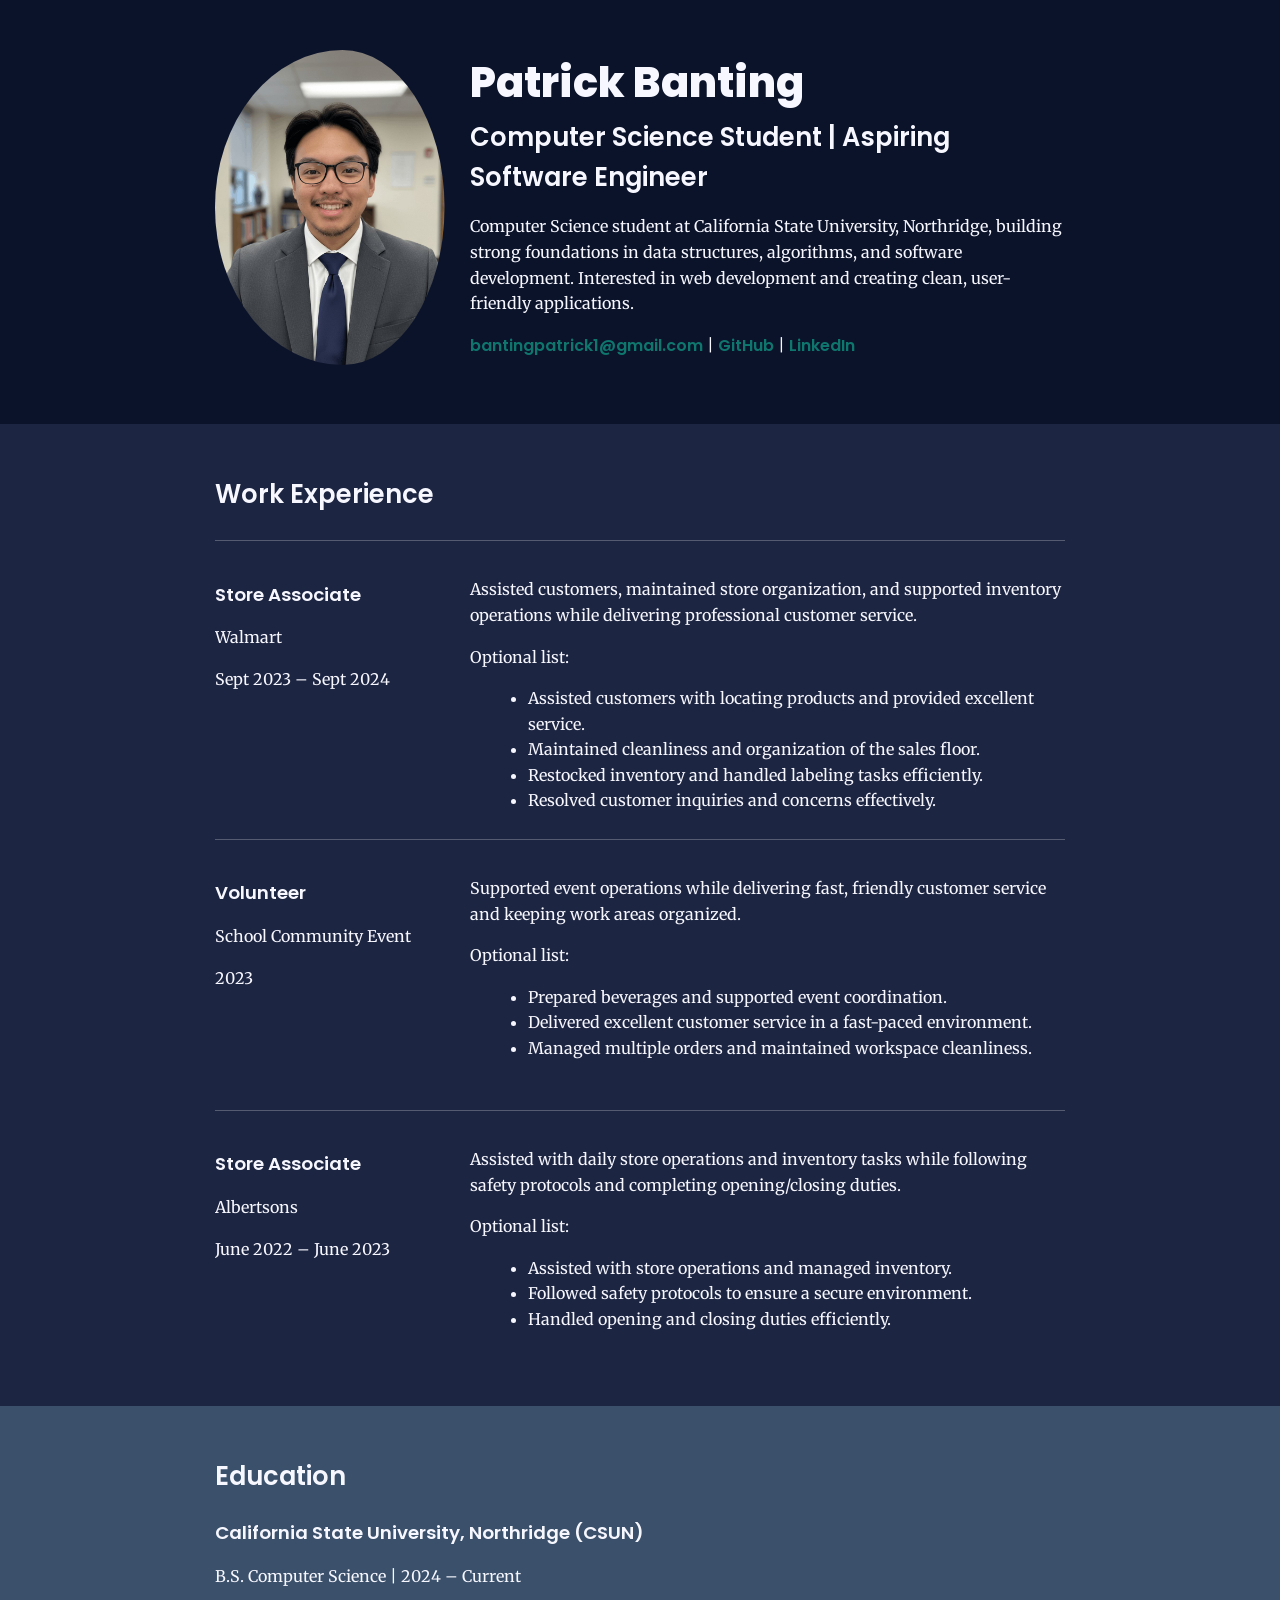
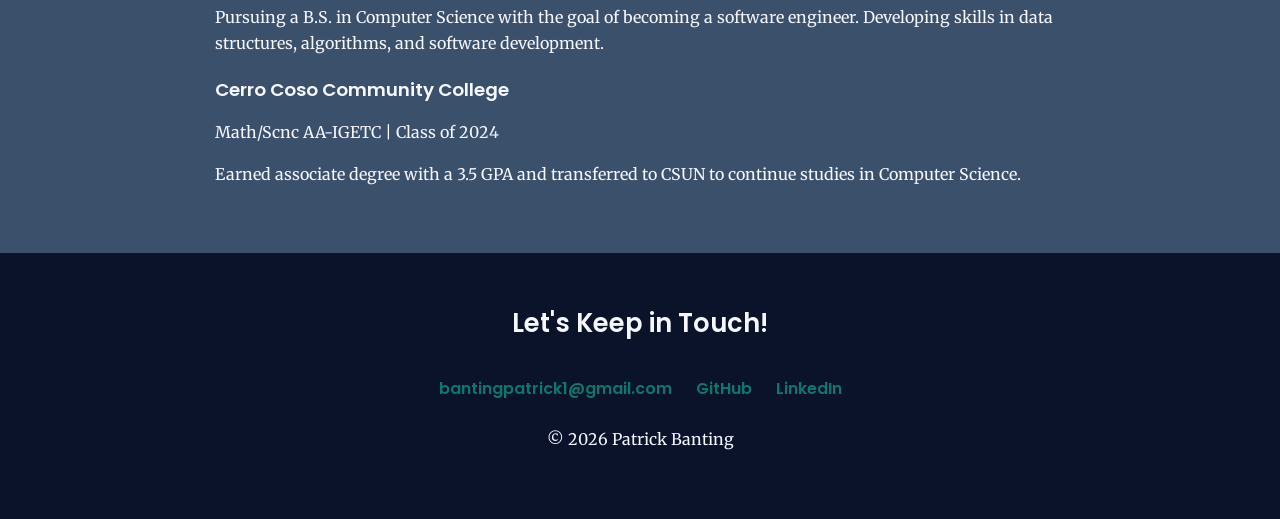
==== index.html @ 6d5837d1 "update" ====
<!DOCTYPE html>
<html lang="en">
<head>
  <meta charset="UTF-8" />
  <meta name="viewport" content="width=device-width, initial-scale=1.0" />
  <title>Patrick Banting | Resume</title>

  <!-- Google Fonts -->
  <link rel="preconnect" href="https://fonts.googleapis.com" />
  <link rel="preconnect" href="https://fonts.gstatic.com" crossorigin />
  <link
    href="https://fonts.googleapis.com/css2?family=Poppins:wght@400;600;800&family=Merriweather:wght@300;400;700&display=swap"
    rel="stylesheet"
  />

  <!-- External stylesheet -->
  <link rel="stylesheet" href="css/styles.css" />
</head>

<body>
  <!-- // Intro -->
  <header>
    <!-- content wrapper (HW7 #1) -->
    <div class="content-wrap">
      <!-- columns (HW7 #6) -->
      <img class="profile-img column-narrow" src="./images/patrick.jpg" alt="Patrick Banting" />

      <div class="column-wide">
        <h1>Patrick Banting</h1>
        <h2>Computer Science Student | Aspiring Software Engineer</h2>
        <p>
          Computer Science student at California State University, Northridge, building strong
          foundations in data structures, algorithms, and software development. Interested in web
          development and creating clean, user-friendly applications.
        </p>

        <p class="links">
          <a href="mailto:bantingpatrick1@gmail.com">bantingpatrick1@gmail.com</a> |
          <a href="https://github.com/patrickbaboop" target="_blank" rel="noopener">GitHub</a> |
          <a href="https://www.linkedin.com/in/patrick-j-banting-b40a631b5/" target="_blank" rel="noopener">LinkedIn</a>
        </p>
      </div>
    </div>
  </header>

  <main>
    <!-- // Work Experience -->
    <section class="work">
      <div class="content-wrap">
        <h2>Work Experience</h2>

        <!-- Job 1 -->
        <div class="job-item">
          <div class="column-narrow">
            <h3>Store Associate</h3>
            <p>Walmart</p>
            <p>Sept 2023 – Sept 2024</p>
          </div>

          <div class="column-wide">
            <p>
              Assisted customers, maintained store organization, and supported inventory operations
              while delivering professional customer service.
            </p>

            <p>Optional list:</p>
            <ul>
              <li>Assisted customers with locating products and provided excellent service.</li>
              <li>Maintained cleanliness and organization of the sales floor.</li>
              <li>Restocked inventory and handled labeling tasks efficiently.</li>
              <li>Resolved customer inquiries and concerns effectively.</li>
            </ul>
          </div>
        </div>

        <!-- Job 2 -->
        <div class="job-item">
          <div class="column-narrow">
            <h3>Volunteer</h3>
            <p>School Community Event</p>
            <p>2023</p>
          </div>

          <div class="column-wide">
            <p>
              Supported event operations while delivering fast, friendly customer service and
              keeping work areas organized.
            </p>

            <p>Optional list:</p>
            <ul>
              <li>Prepared beverages and supported event coordination.</li>
              <li>Delivered excellent customer service in a fast-paced environment.</li>
              <li>Managed multiple orders and maintained workspace cleanliness.</li>
            </ul>
          </div>
        </div>

        <!-- Job 3 -->
        <div class="job-item">
          <div class="column-narrow">
            <h3>Store Associate</h3>
            <p>Albertsons</p>
            <p>June 2022 – June 2023</p>
          </div>

          <div class="column-wide">
            <p>
              Assisted with daily store operations and inventory tasks while following safety
              protocols and completing opening/closing duties.
            </p>

            <p>Optional list:</p>
            <ul>
              <li>Assisted with store operations and managed inventory.</li>
              <li>Followed safety protocols to ensure a secure environment.</li>
              <li>Handled opening and closing duties efficiently.</li>
            </ul>
          </div>
        </div>

      </div>
    </section>

    <!-- // Education -->
    <section class="education">
      <div class="content-wrap">
        <h2>Education</h2>

        <h3>California State University, Northridge (CSUN)</h3>
        <p>B.S. Computer Science | 2024 – Current</p>
        <p>
          Pursuing a B.S. in Computer Science with the goal of becoming a software engineer.
          Developing skills in data structures, algorithms, and software development.
        </p>

        <h3>Cerro Coso Community College</h3>
        <p>Math/Scnc AA-IGETC | Class of 2024</p>
        <p>
          Earned associate degree with a 3.5 GPA and transferred to CSUN to continue studies in
          Computer Science.
        </p>
      </div>
    </section>
  </main>

  <!-- // Footer & contact info -->
  <footer>
    <div class="content-wrap">
      <h2>Let's Keep in Touch!</h2>

      <!-- HW7 #3f: contact-info wrapper around links -->
      <div class="contact-info">
        <a href="mailto:bantingpatrick1@gmail.com">bantingpatrick1@gmail.com</a>
        <a href="https://github.com/patrickbaboop" target="_blank" rel="noopener">GitHub</a>
        <a href="https://www.linkedin.com/in/patrick-j-banting-b40a631b5/" target="_blank" rel="noopener">LinkedIn</a>
      </div>

      <p>© 2026 Patrick Banting</p>
    </div>
  </footer>
</body>
</html>
---- css/styles.css ----
/* =========================
   Box Model Fix (HW7 #5)
   ========================= */
   html {
    box-sizing: border-box;
  }
  *, *:before, *:after {
    box-sizing: inherit;
  }
  
  /* =========================
     Global styles
     ========================= */
  body {
    margin: 0; /* HW7 #3d */
    font-family: "Merriweather", serif;
    line-height: 1.6;
    color: #111827;
  }
  
  /* Content wrapper (HW7 #1b, #2d, #3a, #4f) */
  .content-wrap {
    max-width: 950px;   /* HW7 #2d */
    margin: 0 auto;     /* HW7 #1b */
    padding: 50px;      /* HW7 #3a */
    overflow: hidden;   /* HW7 #4f (contains floats) */
  }
  
  /* Headings */
  h1, h2, h3 {
    font-family: "Poppins", sans-serif;
  }
  
  h2 {
    margin-top: 0; /* HW7 #3c */
  }
  
  header h1,
  header h2 {
    margin: 0; /* HW7 #4d */
  }
  
  h1 {
    font-size: 2.6rem;
    font-weight: 800;
  }
  
  h2 {
    font-size: 1.6rem;
    font-weight: 600;
  }
  
  h3 {
    font-size: 1.15rem;
    font-weight: 600;
    margin-bottom: 6px;
  }
  
  /* Links */
  a {
    color: #0f766e;
    text-decoration: none;
    font-family: "Poppins", sans-serif;
    font-weight: 600;
  }
  a:hover {
    text-decoration: underline;
  }
  
  /* =========================
     Section colors (keep from HW6 style)
     ========================= */
  header {
    background: #0B132B;
    color: #F7F7FF;
  }
  
  .work {
    background: #1C2541;
    color: #F7F7FF;
  }
  
  .education {
    background: #3A506B;
    color: #F7F7FF;
  }
  
  footer {
    background: #0B132B;
    color: #F7F7FF;
    text-align: center; /* HW7 #3e */
  }
  
  /* Footer link spacing (HW7 #3g) */
  .contact-info a {
    padding: 10px;            /* HW7 #3g */
    display: inline-block;    /* HW7 #3g */
  }
  
  /* =========================
     Header image styles (HW7 #4 + #6)
     ========================= */
  .profile-img {
    width: 300px;       /* HW7 #4b */
    border-radius: 50%; /* HW7 #4c */
    /* HW7 #6f: removed float/margin because column styles handle layout */
  }
  
  /* =========================
     Columns (HW7 #6d, #6e)
     ========================= */
  .column-narrow {
    width: 30%;
    float: left;
    padding-right: 3%;
    min-height: 175px;
  }
  
  .column-wide {
    width: 70%;
    float: left;
    min-height: 225px;
  }
  
  /* Work job blocks spacing */
  .job-item {
    margin-top: 25px;
    padding-top: 20px;
    border-top: 1px solid rgba(255, 255, 255, 0.25);
    overflow: hidden; /* helps contain floats inside each job item */
  }
  
  .work ul {
    margin: 8px 0 0 18px;
  }
  
  /* Small spacing helper */
  .links {
    margin-top: 12px;
  }
  
  /* Mobile: stack columns */
  @media (max-width: 820px) {
    .column-narrow,
    .column-wide {
      width: 100%;
      float: none;
      min-height: 0;
      padding-right: 0;
    }
  
    .profile-img {
      width: 220px;
      display: block;
      margin: 0 auto 18px auto;
    }
  
    footer {
      text-align: center;
    }
  }
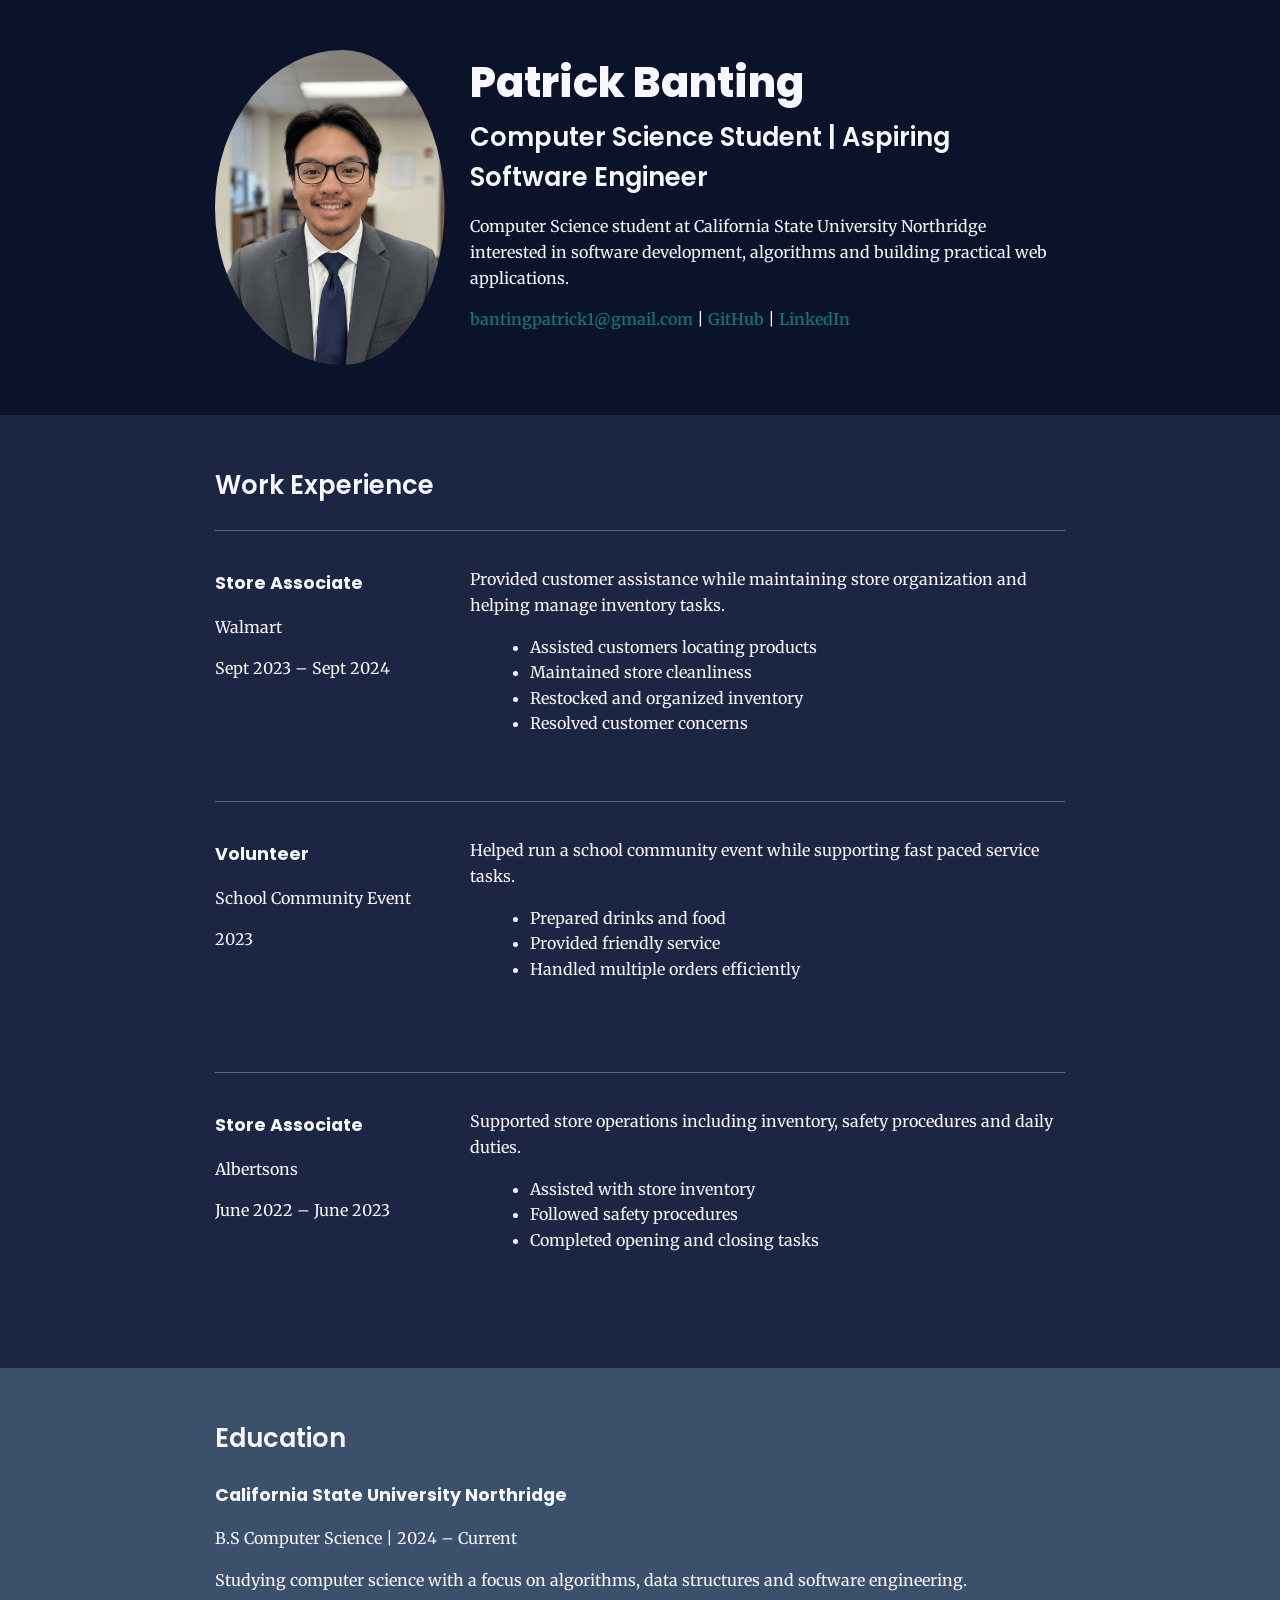
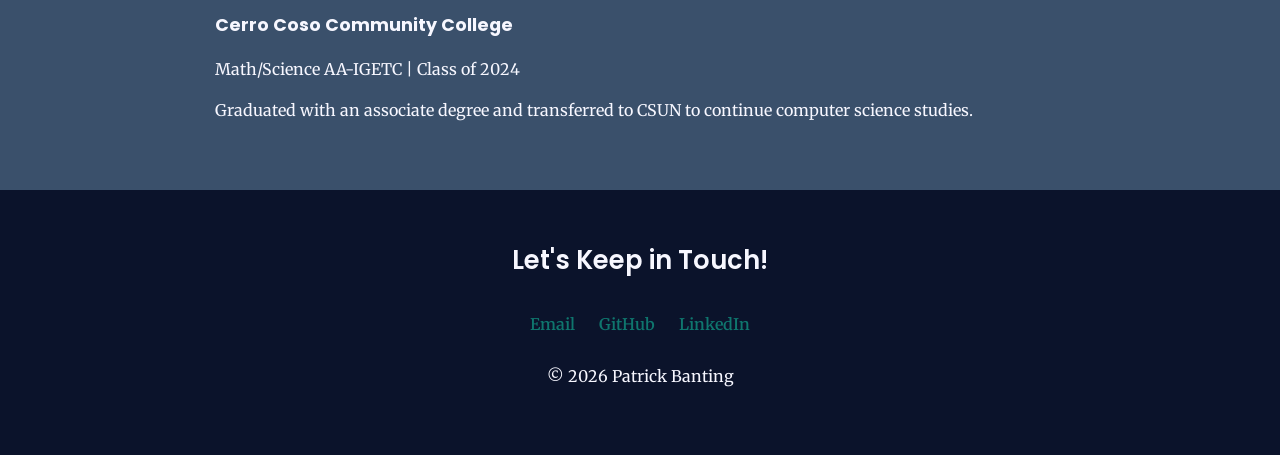
==== commit 08a94f31: "css and index update" ====
--- a/index.html
+++ b/index.html
@@ -1,163 +1,179 @@
 <!DOCTYPE html>
 <html lang="en">
 <head>
-  <meta charset="UTF-8" />
-  <meta name="viewport" content="width=device-width, initial-scale=1.0" />
-  <title>Patrick Banting | Resume</title>
+<meta charset="UTF-8">
+<meta name="viewport" content="width=device-width, initial-scale=1.0">
+<title>Patrick Banting | Resume</title>
 
-  <!-- Google Fonts -->
-  <link rel="preconnect" href="https://fonts.googleapis.com" />
-  <link rel="preconnect" href="https://fonts.gstatic.com" crossorigin />
-  <link
-    href="https://fonts.googleapis.com/css2?family=Poppins:wght@400;600;800&family=Merriweather:wght@300;400;700&display=swap"
-    rel="stylesheet"
-  />
+<link rel="preconnect" href="https://fonts.googleapis.com">
+<link rel="preconnect" href="https://fonts.gstatic.com" crossorigin>
 
-  <!-- External stylesheet -->
-  <link rel="stylesheet" href="css/styles.css" />
+<link href="https://fonts.googleapis.com/css2?family=Poppins:wght@400;600;800&family=Merriweather:wght@300;400;700&display=swap" rel="stylesheet">
+
+<link rel="stylesheet" href="css/styles.css">
+
 </head>
 
 <body>
-  <!-- // Intro -->
-  <header>
-    <!-- content wrapper (HW7 #1) -->
-    <div class="content-wrap">
-      <!-- columns (HW7 #6) -->
-      <img class="profile-img column-narrow" src="./images/patrick.jpg" alt="Patrick Banting" />
 
-      <div class="column-wide">
-        <h1>Patrick Banting</h1>
-        <h2>Computer Science Student | Aspiring Software Engineer</h2>
-        <p>
-          Computer Science student at California State University, Northridge, building strong
-          foundations in data structures, algorithms, and software development. Interested in web
-          development and creating clean, user-friendly applications.
-        </p>
+<header>
 
-        <p class="links">
-          <a href="mailto:bantingpatrick1@gmail.com">bantingpatrick1@gmail.com</a> |
-          <a href="https://github.com/patrickbaboop" target="_blank" rel="noopener">GitHub</a> |
-          <a href="https://www.linkedin.com/in/patrick-j-banting-b40a631b5/" target="_blank" rel="noopener">LinkedIn</a>
-        </p>
-      </div>
-    </div>
-  </header>
+<div class="content-wrap">
 
-  <main>
-    <!-- // Work Experience -->
-    <section class="work">
-      <div class="content-wrap">
-        <h2>Work Experience</h2>
+<img class="profile-img column-narrow" src="./images/patrick.jpg" alt="Patrick Banting">
 
-        <!-- Job 1 -->
-        <div class="job-item">
-          <div class="column-narrow">
-            <h3>Store Associate</h3>
-            <p>Walmart</p>
-            <p>Sept 2023 – Sept 2024</p>
-          </div>
+<div class="column-wide">
 
-          <div class="column-wide">
-            <p>
-              Assisted customers, maintained store organization, and supported inventory operations
-              while delivering professional customer service.
-            </p>
+<h1>Patrick Banting</h1>
 
-            <p>Optional list:</p>
-            <ul>
-              <li>Assisted customers with locating products and provided excellent service.</li>
-              <li>Maintained cleanliness and organization of the sales floor.</li>
-              <li>Restocked inventory and handled labeling tasks efficiently.</li>
-              <li>Resolved customer inquiries and concerns effectively.</li>
-            </ul>
-          </div>
-        </div>
+<h2>Computer Science Student | Aspiring Software Engineer</h2>
 
-        <!-- Job 2 -->
-        <div class="job-item">
-          <div class="column-narrow">
-            <h3>Volunteer</h3>
-            <p>School Community Event</p>
-            <p>2023</p>
-          </div>
+<p>
+Computer Science student at California State University Northridge interested in software development, algorithms and building practical web applications.
+</p>
 
-          <div class="column-wide">
-            <p>
-              Supported event operations while delivering fast, friendly customer service and
-              keeping work areas organized.
-            </p>
+<p>
+<a href="mailto:bantingpatrick1@gmail.com">bantingpatrick1@gmail.com</a> |
+<a href="https://github.com/patrickbaboop">GitHub</a> |
+<a href="https://www.linkedin.com/in/patrick-j-banting-b40a631b5/">LinkedIn</a>
+</p>
 
-            <p>Optional list:</p>
-            <ul>
-              <li>Prepared beverages and supported event coordination.</li>
-              <li>Delivered excellent customer service in a fast-paced environment.</li>
-              <li>Managed multiple orders and maintained workspace cleanliness.</li>
-            </ul>
-          </div>
-        </div>
+</div>
 
-        <!-- Job 3 -->
-        <div class="job-item">
-          <div class="column-narrow">
-            <h3>Store Associate</h3>
-            <p>Albertsons</p>
-            <p>June 2022 – June 2023</p>
-          </div>
+</div>
 
-          <div class="column-wide">
-            <p>
-              Assisted with daily store operations and inventory tasks while following safety
-              protocols and completing opening/closing duties.
-            </p>
+</header>
 
-            <p>Optional list:</p>
-            <ul>
-              <li>Assisted with store operations and managed inventory.</li>
-              <li>Followed safety protocols to ensure a secure environment.</li>
-              <li>Handled opening and closing duties efficiently.</li>
-            </ul>
-          </div>
-        </div>
 
-      </div>
-    </section>
+<main>
 
-    <!-- // Education -->
-    <section class="education">
-      <div class="content-wrap">
-        <h2>Education</h2>
+<section class="work">
 
-        <h3>California State University, Northridge (CSUN)</h3>
-        <p>B.S. Computer Science | 2024 – Current</p>
-        <p>
-          Pursuing a B.S. in Computer Science with the goal of becoming a software engineer.
-          Developing skills in data structures, algorithms, and software development.
-        </p>
+<div class="content-wrap">
 
-        <h3>Cerro Coso Community College</h3>
-        <p>Math/Scnc AA-IGETC | Class of 2024</p>
-        <p>
-          Earned associate degree with a 3.5 GPA and transferred to CSUN to continue studies in
-          Computer Science.
-        </p>
-      </div>
-    </section>
-  </main>
+<h2>Work Experience</h2>
 
-  <!-- // Footer & contact info -->
-  <footer>
-    <div class="content-wrap">
-      <h2>Let's Keep in Touch!</h2>
+<div class="job-item">
 
-      <!-- HW7 #3f: contact-info wrapper around links -->
-      <div class="contact-info">
-        <a href="mailto:bantingpatrick1@gmail.com">bantingpatrick1@gmail.com</a>
-        <a href="https://github.com/patrickbaboop" target="_blank" rel="noopener">GitHub</a>
-        <a href="https://www.linkedin.com/in/patrick-j-banting-b40a631b5/" target="_blank" rel="noopener">LinkedIn</a>
-      </div>
+<div class="column-narrow">
+<h3>Store Associate</h3>
+<p>Walmart</p>
+<p>Sept 2023 – Sept 2024</p>
+</div>
 
-      <p>© 2026 Patrick Banting</p>
-    </div>
-  </footer>
+<div class="column-wide">
+<p>Provided customer assistance while maintaining store organization and helping manage inventory tasks.</p>
+
+<ul>
+<li>Assisted customers locating products</li>
+<li>Maintained store cleanliness</li>
+<li>Restocked and organized inventory</li>
+<li>Resolved customer concerns</li>
+</ul>
+</div>
+
+</div>
+
+
+<div class="job-item">
+
+<div class="column-narrow">
+<h3>Volunteer</h3>
+<p>School Community Event</p>
+<p>2023</p>
+</div>
+
+<div class="column-wide">
+<p>Helped run a school community event while supporting fast paced service tasks.</p>
+
+<ul>
+<li>Prepared drinks and food</li>
+<li>Provided friendly service</li>
+<li>Handled multiple orders efficiently</li>
+</ul>
+
+</div>
+
+</div>
+
+
+<div class="job-item">
+
+<div class="column-narrow">
+<h3>Store Associate</h3>
+<p>Albertsons</p>
+<p>June 2022 – June 2023</p>
+</div>
+
+<div class="column-wide">
+
+<p>Supported store operations including inventory, safety procedures and daily duties.</p>
+
+<ul>
+<li>Assisted with store inventory</li>
+<li>Followed safety procedures</li>
+<li>Completed opening and closing tasks</li>
+</ul>
+
+</div>
+
+</div>
+
+
+</div>
+
+</section>
+
+
+
+<section class="education">
+
+<div class="content-wrap">
+
+<h2>Education</h2>
+
+<h3>California State University Northridge</h3>
+<p>B.S Computer Science | 2024 – Current</p>
+
+<p>
+Studying computer science with a focus on algorithms, data structures and software engineering.
+</p>
+
+<h3>Cerro Coso Community College</h3>
+<p>Math/Science AA-IGETC | Class of 2024</p>
+
+<p>
+Graduated with an associate degree and transferred to CSUN to continue computer science studies.
+</p>
+
+</div>
+
+</section>
+
+</main>
+
+
+
+<footer>
+
+<div class="content-wrap">
+
+<h2>Let's Keep in Touch!</h2>
+
+<div class="contact-info">
+
+<a href="mailto:bantingpatrick1@gmail.com">Email</a>
+<a href="https://github.com/patrickbaboop">GitHub</a>
+<a href="https://www.linkedin.com/in/patrick-j-banting-b40a631b5/">LinkedIn</a>
+
+</div>
+
+<p>© 2026 Patrick Banting</p>
+
+</div>
+
+</footer>
+
+
 </body>
 </html>
--- a/css/styles.css
+++ b/css/styles.css
@@ -4,6 +4,7 @@
    html {
     box-sizing: border-box;
   }
+  
   *, *:before, *:after {
     box-sizing: inherit;
   }
@@ -11,19 +12,20 @@
   /* =========================
      Global styles
      ========================= */
+  
   body {
-    margin: 0; /* HW7 #3d */
+    margin: 0;
     font-family: "Merriweather", serif;
     line-height: 1.6;
     color: #111827;
   }
   
-  /* Content wrapper (HW7 #1b, #2d, #3a, #4f) */
+  /* Content Wrapper */
   .content-wrap {
-    max-width: 950px;   /* HW7 #2d */
-    margin: 0 auto;     /* HW7 #1b */
-    padding: 50px;      /* HW7 #3a */
-    overflow: hidden;   /* HW7 #4f (contains floats) */
+    max-width: 950px;
+    margin: 0 auto;
+    padding: 50px;
+    overflow: hidden;
   }
   
   /* Headings */
@@ -32,12 +34,12 @@
   }
   
   h2 {
-    margin-top: 0; /* HW7 #3c */
+    margin-top: 0;
   }
   
   header h1,
   header h2 {
-    margin: 0; /* HW7 #4d */
+    margin: 0;
   }
   
   h1 {
@@ -51,25 +53,24 @@
   }
   
   h3 {
-    font-size: 1.15rem;
-    font-weight: 600;
-    margin-bottom: 6px;
+    font-size: 1.1rem;
   }
   
   /* Links */
   a {
     color: #0f766e;
     text-decoration: none;
-    font-family: "Poppins", sans-serif;
     font-weight: 600;
   }
+  
   a:hover {
     text-decoration: underline;
   }
   
   /* =========================
-     Section colors (keep from HW6 style)
+     Section Colors
      ========================= */
+  
   header {
     background: #0B132B;
     color: #F7F7FF;
@@ -88,27 +89,29 @@
   footer {
     background: #0B132B;
     color: #F7F7FF;
-    text-align: center; /* HW7 #3e */
+    text-align: center;
   }
   
-  /* Footer link spacing (HW7 #3g) */
+  /* Footer links spacing */
+  
   .contact-info a {
-    padding: 10px;            /* HW7 #3g */
-    display: inline-block;    /* HW7 #3g */
+    padding: 10px;
+    display: inline-block;
   }
   
   /* =========================
-     Header image styles (HW7 #4 + #6)
+     Profile Image
      ========================= */
+  
   .profile-img {
-    width: 300px;       /* HW7 #4b */
-    border-radius: 50%; /* HW7 #4c */
-    /* HW7 #6f: removed float/margin because column styles handle layout */
+    width: 300px;
+    border-radius: 50%;
   }
   
   /* =========================
-     Columns (HW7 #6d, #6e)
+     Column Layout
      ========================= */
+  
   .column-narrow {
     width: 30%;
     float: left;
@@ -122,40 +125,36 @@
     min-height: 225px;
   }
   
-  /* Work job blocks spacing */
+  /* Job blocks */
+  
   .job-item {
     margin-top: 25px;
     padding-top: 20px;
-    border-top: 1px solid rgba(255, 255, 255, 0.25);
-    overflow: hidden; /* helps contain floats inside each job item */
+    border-top: 1px solid rgba(255,255,255,0.3);
+    overflow: hidden;
   }
   
   .work ul {
-    margin: 8px 0 0 18px;
+    margin-left: 20px;
   }
   
-  /* Small spacing helper */
-  .links {
-    margin-top: 12px;
-  }
+  /* =========================
+     Responsive
+     ========================= */
   
-  /* Mobile: stack columns */
   @media (max-width: 820px) {
+  
     .column-narrow,
     .column-wide {
       width: 100%;
       float: none;
-      min-height: 0;
       padding-right: 0;
     }
   
     .profile-img {
-      width: 220px;
+      width: 200px;
       display: block;
-      margin: 0 auto 18px auto;
+      margin: 0 auto 20px auto;
     }
   
-    footer {
-      text-align: center;
-    }
   }
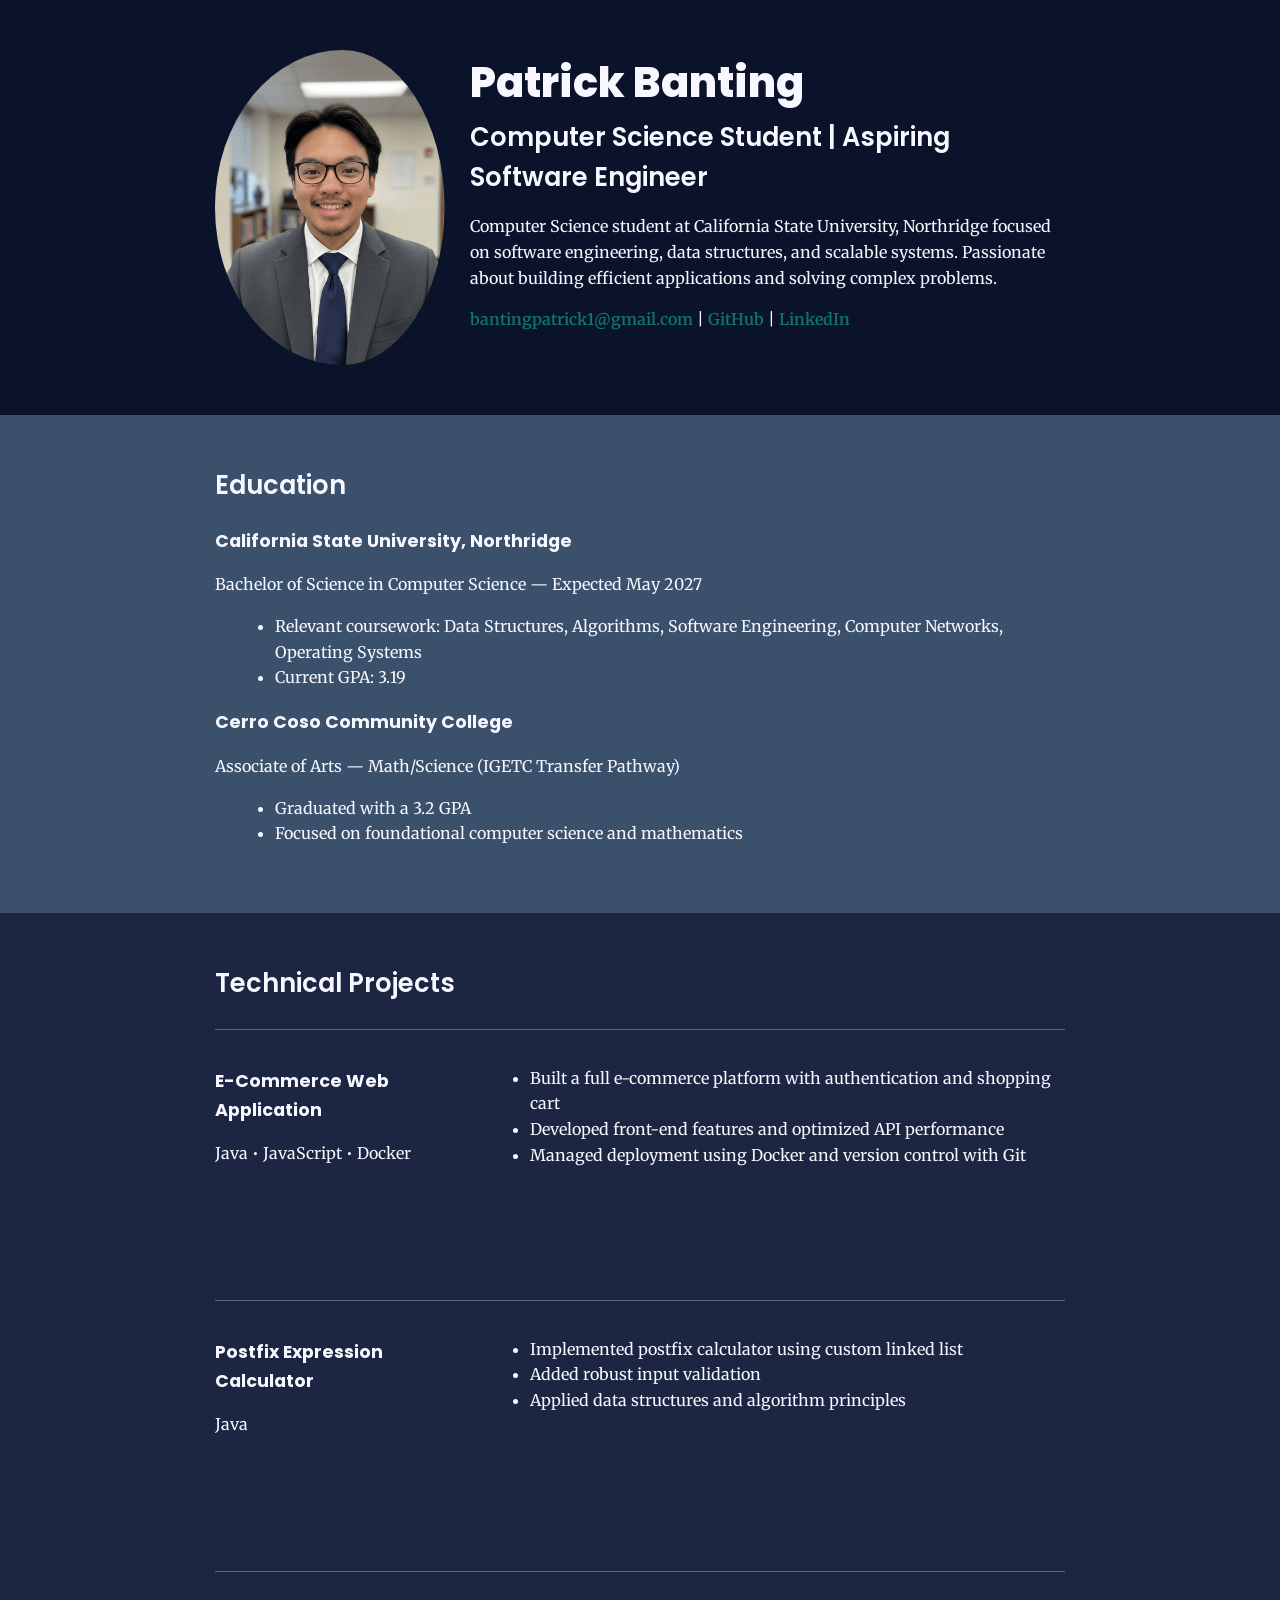
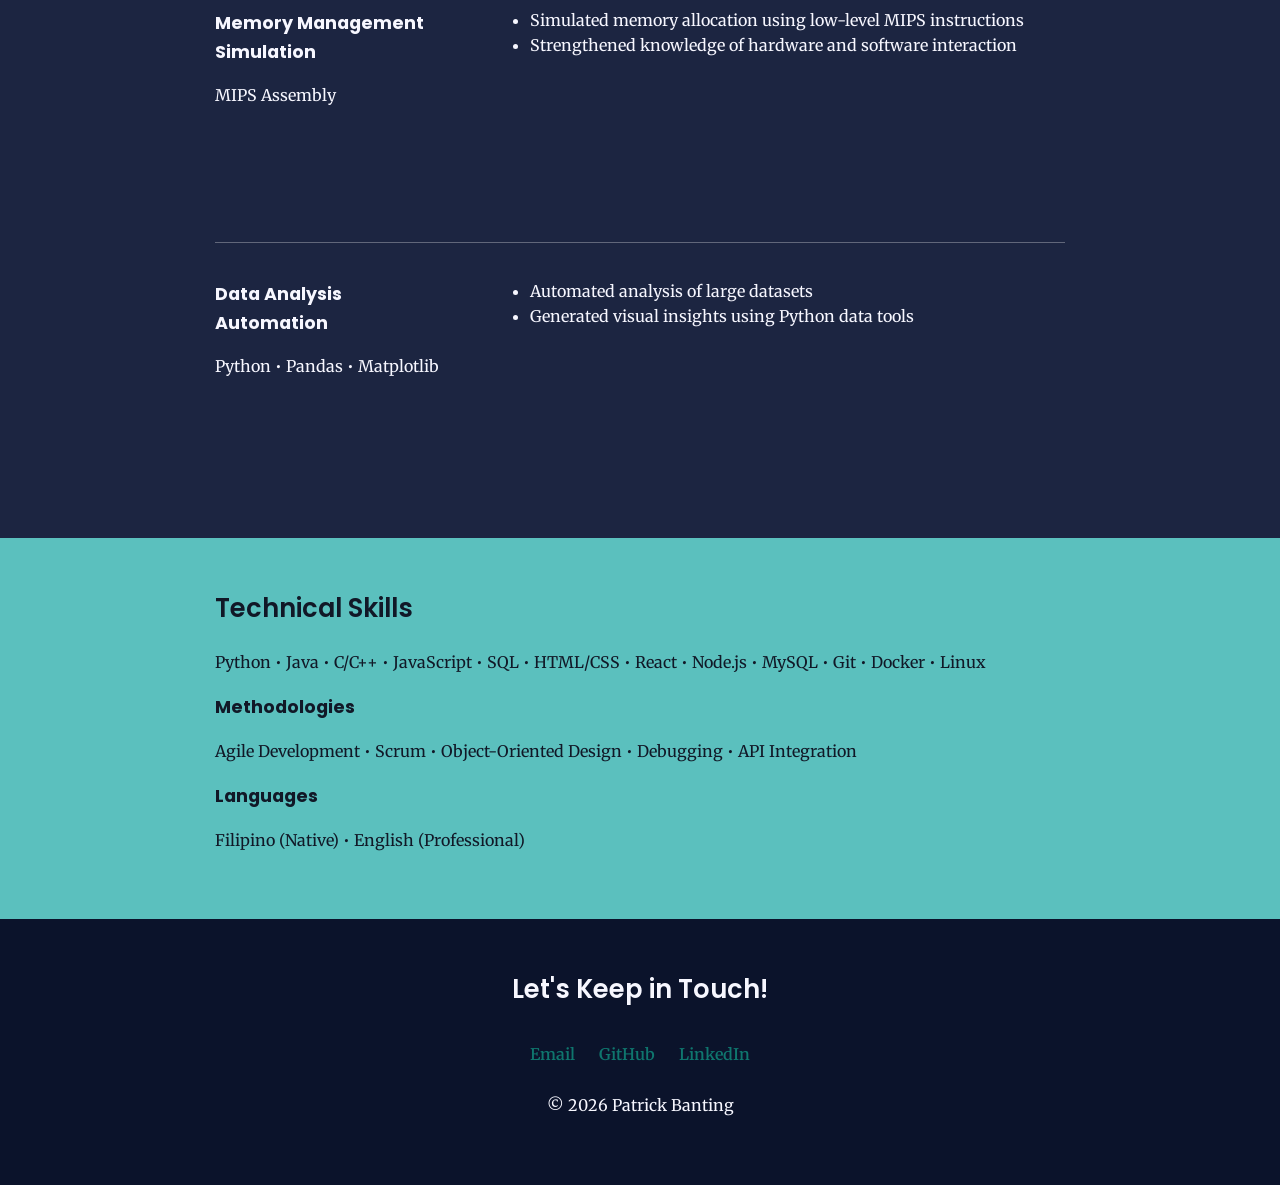
==== commit 8329ede1: "final update" ====
--- a/index.html
+++ b/index.html
@@ -11,7 +11,6 @@
 <link href="https://fonts.googleapis.com/css2?family=Poppins:wght@400;600;800&family=Merriweather:wght@300;400;700&display=swap" rel="stylesheet">
 
 <link rel="stylesheet" href="css/styles.css">
-
 </head>
 
 <body>
@@ -29,7 +28,9 @@
 <h2>Computer Science Student | Aspiring Software Engineer</h2>
 
 <p>
-Computer Science student at California State University Northridge interested in software development, algorithms and building practical web applications.
+Computer Science student at California State University, Northridge focused on
+software engineering, data structures, and scalable systems.
+Passionate about building efficient applications and solving complex problems.
 </p>
 
 <p>
@@ -47,72 +48,116 @@
 
 <main>
 
+
+<section class="education">
+
+<div class="content-wrap">
+
+<h2>Education</h2>
+
+<h3>California State University, Northridge</h3>
+<p>Bachelor of Science in Computer Science — Expected May 2027</p>
+
+<ul>
+<li>Relevant coursework: Data Structures, Algorithms, Software Engineering, Computer Networks, Operating Systems</li>
+<li>Current GPA: 3.19</li>
+</ul>
+
+<h3>Cerro Coso Community College</h3>
+<p>Associate of Arts — Math/Science (IGETC Transfer Pathway)</p>
+
+<ul>
+<li>Graduated with a 3.2 GPA</li>
+<li>Focused on foundational computer science and mathematics</li>
+</ul>
+
+</div>
+
+</section>
+
+
+
 <section class="work">
 
 <div class="content-wrap">
 
-<h2>Work Experience</h2>
-
-<div class="job-item">
-
-<div class="column-narrow">
-<h3>Store Associate</h3>
-<p>Walmart</p>
-<p>Sept 2023 – Sept 2024</p>
-</div>
-
-<div class="column-wide">
-<p>Provided customer assistance while maintaining store organization and helping manage inventory tasks.</p>
-
-<ul>
-<li>Assisted customers locating products</li>
-<li>Maintained store cleanliness</li>
-<li>Restocked and organized inventory</li>
-<li>Resolved customer concerns</li>
-</ul>
-</div>
-
-</div>
-
-
-<div class="job-item">
-
-<div class="column-narrow">
-<h3>Volunteer</h3>
-<p>School Community Event</p>
-<p>2023</p>
-</div>
-
-<div class="column-wide">
-<p>Helped run a school community event while supporting fast paced service tasks.</p>
-
-<ul>
-<li>Prepared drinks and food</li>
-<li>Provided friendly service</li>
-<li>Handled multiple orders efficiently</li>
-</ul>
-
-</div>
-
-</div>
-
-
-<div class="job-item">
-
-<div class="column-narrow">
-<h3>Store Associate</h3>
-<p>Albertsons</p>
-<p>June 2022 – June 2023</p>
-</div>
-
-<div class="column-wide">
-
-<p>Supported store operations including inventory, safety procedures and daily duties.</p>
-
-<ul>
-<li>Assisted with store inventory</li>
-<li>Followed safety procedures</li>
-<li>Completed opening and closing tasks</li>
+<h2>Technical Projects</h2>
+
+
+<div class="job-item">
+
+<div class="column-narrow">
+<h3>E-Commerce Web Application</h3>
+<p>Java • JavaScript • Docker</p>
+</div>
+
+<div class="column-wide">
+
+<ul>
+<li>Built a full e-commerce platform with authentication and shopping cart</li>
+<li>Developed front-end features and optimized API performance</li>
+<li>Managed deployment using Docker and version control with Git</li>
+</ul>
+
+</div>
+
+</div>
+
+
+
+<div class="job-item">
+
+<div class="column-narrow">
+<h3>Postfix Expression Calculator</h3>
+<p>Java</p>
+</div>
+
+<div class="column-wide">
+
+<ul>
+<li>Implemented postfix calculator using custom linked list</li>
+<li>Added robust input validation</li>
+<li>Applied data structures and algorithm principles</li>
+</ul>
+
+</div>
+
+</div>
+
+
+
+<div class="job-item">
+
+<div class="column-narrow">
+<h3>Memory Management Simulation</h3>
+<p>MIPS Assembly</p>
+</div>
+
+<div class="column-wide">
+
+<ul>
+<li>Simulated memory allocation using low-level MIPS instructions</li>
+<li>Strengthened knowledge of hardware and software interaction</li>
+</ul>
+
+</div>
+
+</div>
+
+
+
+<div class="job-item">
+
+<div class="column-narrow">
+<h3>Data Analysis Automation</h3>
+<p>Python • Pandas • Matplotlib</p>
+</div>
+
+<div class="column-wide">
+
+<ul>
+<li>Automated analysis of large datasets</li>
+<li>Generated visual insights using Python data tools</li>
 </ul>
 
 </div>
@@ -125,33 +170,34 @@
 </section>
 
 
-
-<section class="education">
-
-<div class="content-wrap">
-
-<h2>Education</h2>
-
-<h3>California State University Northridge</h3>
-<p>B.S Computer Science | 2024 – Current</p>
-
-<p>
-Studying computer science with a focus on algorithms, data structures and software engineering.
-</p>
-
-<h3>Cerro Coso Community College</h3>
-<p>Math/Science AA-IGETC | Class of 2024</p>
-
-<p>
-Graduated with an associate degree and transferred to CSUN to continue computer science studies.
+<section class="skills">
+
+<div class="content-wrap">
+
+<h2>Technical Skills</h2>
+
+<p>
+Python • Java • C/C++ • JavaScript • SQL • HTML/CSS • React • Node.js • MySQL • Git • Docker • Linux
+</p>
+
+<h3>Methodologies</h3>
+
+<p>
+Agile Development • Scrum • Object-Oriented Design • Debugging • API Integration
+</p>
+
+<h3>Languages</h3>
+
+<p>
+Filipino (Native) • English (Professional)
 </p>
 
 </div>
 
 </section>
 
+
 </main>
-
 
 
 <footer>
--- a/css/styles.css
+++ b/css/styles.css
@@ -1,6 +1,7 @@
 /* =========================
    Box Model Fix (HW7 #5)
    ========================= */
+
    html {
     box-sizing: border-box;
   }
@@ -10,36 +11,38 @@
   }
   
   /* =========================
-     Global styles
+     Global Styles
      ========================= */
   
   body {
-    margin: 0;
+    margin: 0; /* HW7 step 3d */
     font-family: "Merriweather", serif;
     line-height: 1.6;
     color: #111827;
   }
   
   /* Content Wrapper */
+  
   .content-wrap {
-    max-width: 950px;
+    max-width: 950px; /* HW7 step 2d */
     margin: 0 auto;
-    padding: 50px;
-    overflow: hidden;
+    padding: 50px; /* HW7 step 3a */
+    overflow: hidden; /* HW7 step 4f */
   }
   
   /* Headings */
+  
   h1, h2, h3 {
     font-family: "Poppins", sans-serif;
   }
   
   h2 {
-    margin-top: 0;
+    margin-top: 0; /* HW7 step 3c */
   }
   
   header h1,
   header h2 {
-    margin: 0;
+    margin: 0; /* HW7 step 4d */
   }
   
   h1 {
@@ -57,6 +60,7 @@
   }
   
   /* Links */
+  
   a {
     color: #0f766e;
     text-decoration: none;
@@ -86,16 +90,23 @@
     color: #F7F7FF;
   }
   
+  .skills {
+    background: #5BC0BE;
+    color: #111827;
+  }
+  
   footer {
     background: #0B132B;
     color: #F7F7FF;
-    text-align: center;
+    text-align: center; /* HW7 step 3e */
   }
   
-  /* Footer links spacing */
+  /* =========================
+     Footer Contact Links
+     ========================= */
   
   .contact-info a {
-    padding: 10px;
+    padding: 10px; /* HW7 step 3g */
     display: inline-block;
   }
   
@@ -104,8 +115,8 @@
      ========================= */
   
   .profile-img {
-    width: 300px;
-    border-radius: 50%;
+    width: 300px; /* HW7 step 4b */
+    border-radius: 50%; /* HW7 step 4c */
   }
   
   /* =========================
@@ -125,7 +136,7 @@
     min-height: 225px;
   }
   
-  /* Job blocks */
+  /* Project blocks */
   
   .job-item {
     margin-top: 25px;
@@ -134,12 +145,14 @@
     overflow: hidden;
   }
   
-  .work ul {
+  /* Lists */
+  
+  ul {
     margin-left: 20px;
   }
   
   /* =========================
-     Responsive
+     Responsive Design
      ========================= */
   
   @media (max-width: 820px) {
@@ -149,6 +162,7 @@
       width: 100%;
       float: none;
       padding-right: 0;
+      min-height: 0;
     }
   
     .profile-img {
